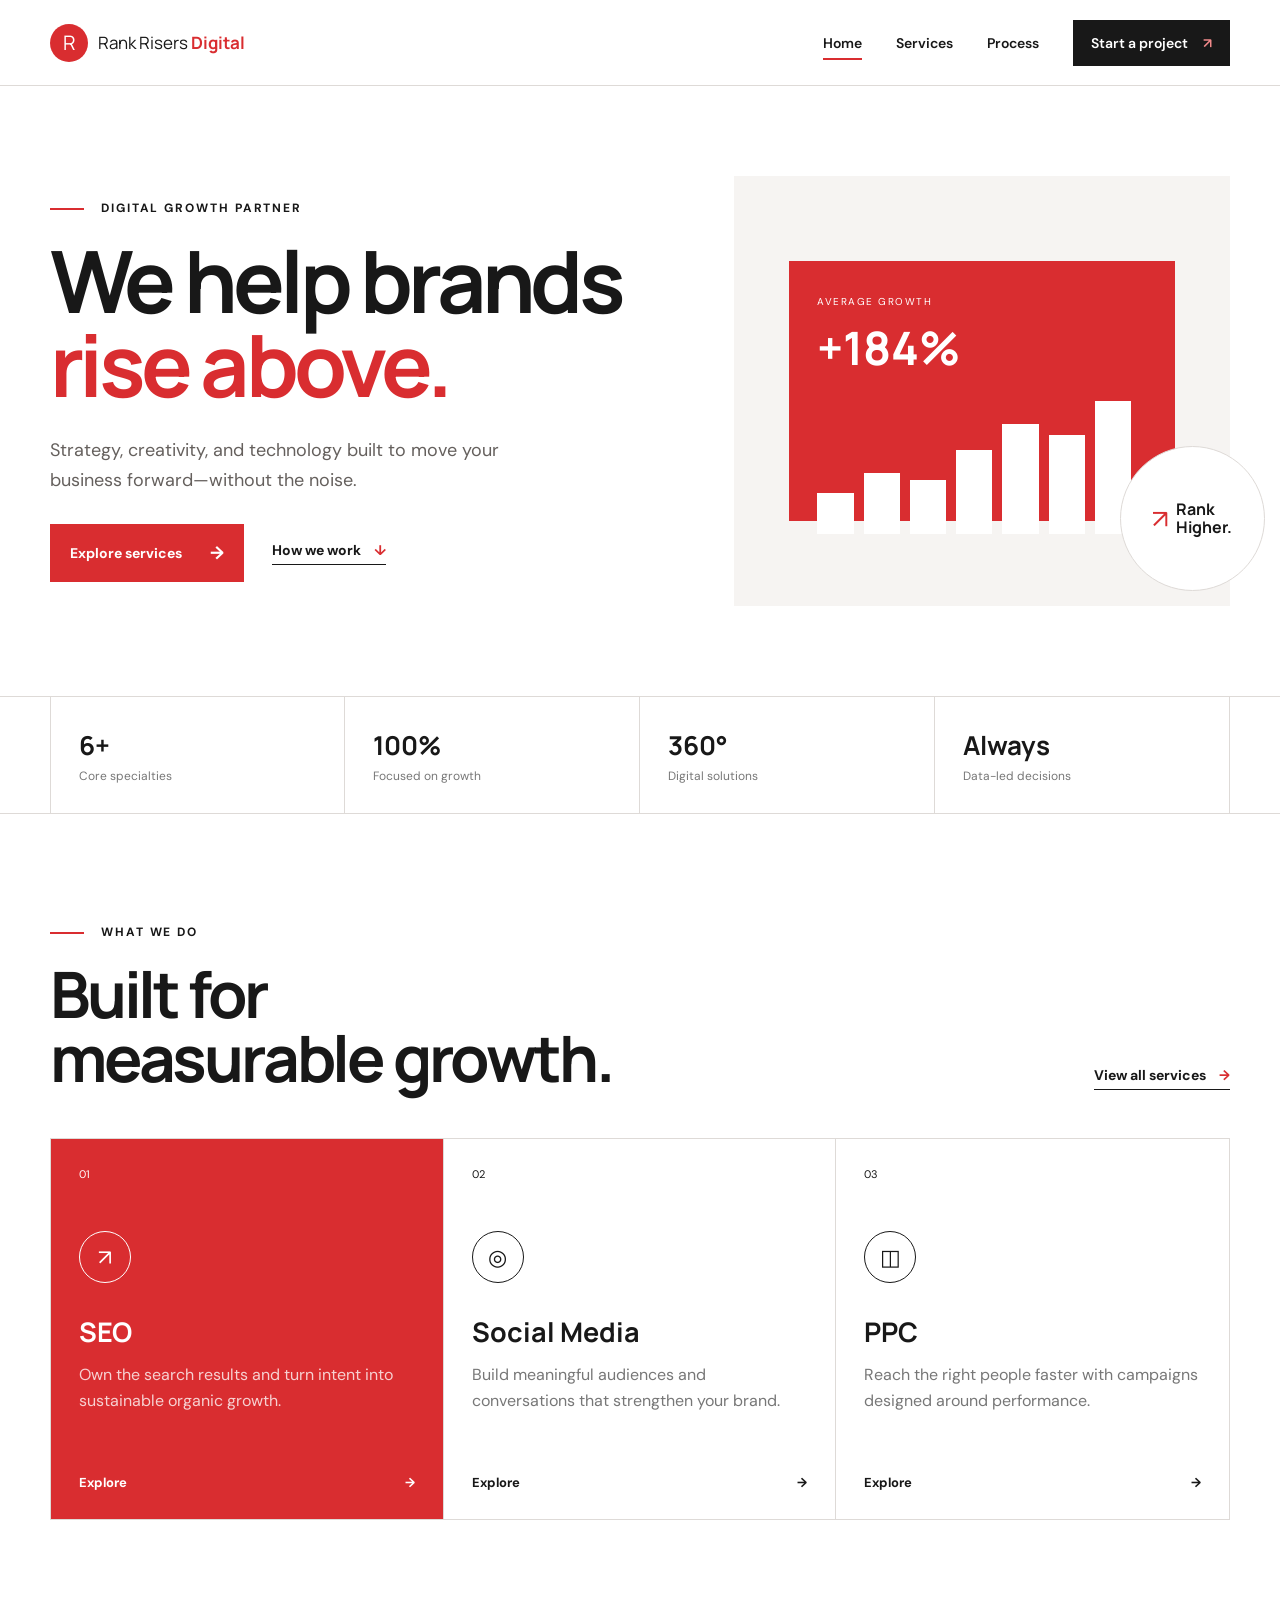
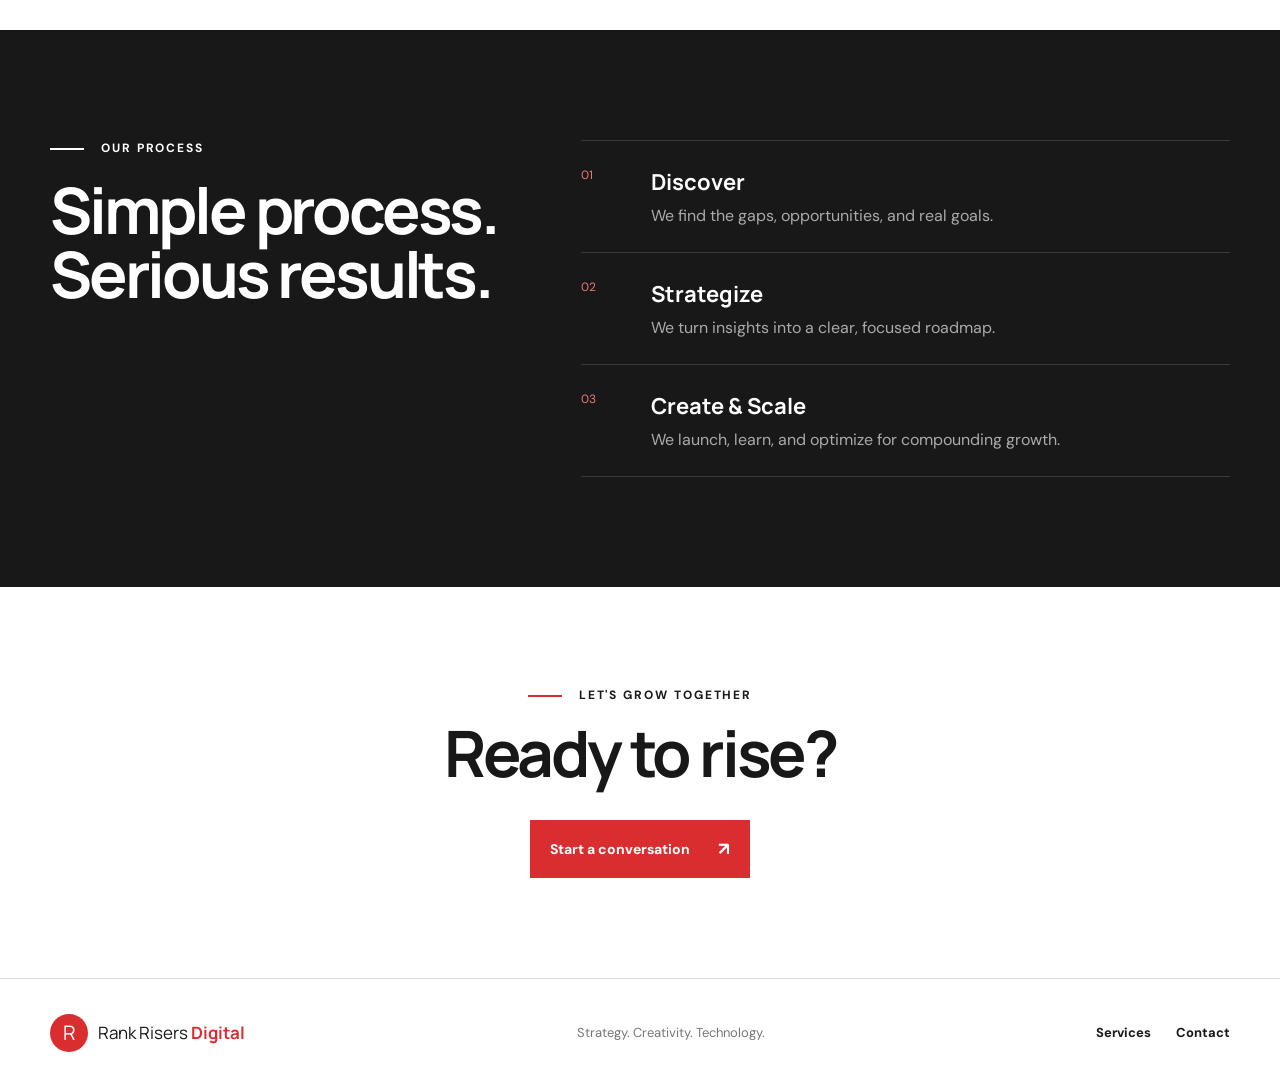
==== index.html @ 05f79304 "Create responsive Rank Risers Digital website" ====
<!DOCTYPE html>
<html lang="en">
<head>
  <meta charset="UTF-8">
  <meta name="viewport" content="width=device-width, initial-scale=1.0">
  <meta name="description" content="Rank Risers Digital helps brands grow with SEO, social media, PPC, web development, AI solutions, and custom software.">
  <title>Rank Risers Digital — Growth That Performs</title>
  <link rel="preconnect" href="https://fonts.googleapis.com">
  <link rel="preconnect" href="https://fonts.gstatic.com" crossorigin>
  <link href="https://fonts.googleapis.com/css2?family=DM+Sans:wght@400;500;600;700&family=Manrope:wght@700;800&display=swap" rel="stylesheet">
  <link rel="stylesheet" href="styles.css">
</head>
<body>
  <header class="site-header">
    <div class="container nav-wrap">
      <a class="brand" href="index.html" aria-label="Rank Risers Digital home">
        <span class="brand-mark">R</span>
        <span>Rank Risers <b>Digital</b></span>
      </a>
      <button class="menu-toggle" type="button" aria-expanded="false" aria-controls="primary-nav" aria-label="Open menu">
        <span></span><span></span>
      </button>
      <nav id="primary-nav" class="nav-links" aria-label="Primary navigation">
        <a class="active" href="index.html">Home</a>
        <a href="services.html">Services</a>
        <a href="#process">Process</a>
        <a href="#contact" class="nav-cta">Start a project <span>↗</span></a>
      </nav>
    </div>
  </header>

  <main>
    <section class="hero">
      <div class="container hero-grid">
        <div class="hero-copy">
          <p class="eyebrow"><span></span> Digital growth partner</p>
          <h1>We help brands<br><em>rise above.</em></h1>
          <p class="hero-lede">Strategy, creativity, and technology built to move your business forward—without the noise.</p>
          <div class="hero-actions">
            <a class="button button-primary" href="services.html">Explore services <span>→</span></a>
            <a class="text-link" href="#process">How we work <span>↓</span></a>
          </div>
        </div>
        <div class="hero-art" aria-label="Abstract rank growth graphic">
          <div class="art-panel">
            <span class="panel-label">Average growth</span>
            <strong>+184%</strong>
            <div class="bars" aria-hidden="true">
              <i style="--h:28%"></i><i style="--h:42%"></i><i style="--h:37%"></i><i style="--h:58%"></i><i style="--h:76%"></i><i style="--h:68%"></i><i style="--h:92%"></i>
            </div>
          </div>
          <div class="art-badge"><span>↗</span><b>Rank<br>Higher.</b></div>
        </div>
      </div>
    </section>

    <section class="proof-strip" aria-label="Capabilities">
      <div class="container proof-grid">
        <div><strong>6+</strong><span>Core specialties</span></div>
        <div><strong>100%</strong><span>Focused on growth</span></div>
        <div><strong>360°</strong><span>Digital solutions</span></div>
        <div><strong>Always</strong><span>Data-led decisions</span></div>
      </div>
    </section>

    <section class="services-preview section">
      <div class="container">
        <div class="section-heading">
          <div>
            <p class="eyebrow"><span></span> What we do</p>
            <h2>Built for<br>measurable growth.</h2>
          </div>
          <a class="text-link" href="services.html">View all services <span>→</span></a>
        </div>
        <div class="service-grid">
          <article class="service-card featured">
            <span class="service-number">01</span>
            <div class="service-icon">↗</div>
            <h3>SEO</h3>
            <p>Own the search results and turn intent into sustainable organic growth.</p>
            <a href="services.html#seo" aria-label="Learn about SEO">Explore <span>→</span></a>
          </article>
          <article class="service-card">
            <span class="service-number">02</span>
            <div class="service-icon">◎</div>
            <h3>Social Media</h3>
            <p>Build meaningful audiences and conversations that strengthen your brand.</p>
            <a href="services.html#smo" aria-label="Learn about social media">Explore <span>→</span></a>
          </article>
          <article class="service-card">
            <span class="service-number">03</span>
            <div class="service-icon">◫</div>
            <h3>PPC</h3>
            <p>Reach the right people faster with campaigns designed around performance.</p>
            <a href="services.html#ppc" aria-label="Learn about PPC">Explore <span>→</span></a>
          </article>
        </div>
      </div>
    </section>

    <section class="process section" id="process">
      <div class="container process-grid">
        <div class="process-intro">
          <p class="eyebrow light"><span></span> Our process</p>
          <h2>Simple process.<br>Serious results.</h2>
        </div>
        <ol class="process-list">
          <li><span>01</span><div><strong>Discover</strong><p>We find the gaps, opportunities, and real goals.</p></div></li>
          <li><span>02</span><div><strong>Strategize</strong><p>We turn insights into a clear, focused roadmap.</p></div></li>
          <li><span>03</span><div><strong>Create & Scale</strong><p>We launch, learn, and optimize for compounding growth.</p></div></li>
        </ol>
      </div>
    </section>

    <section class="cta-section" id="contact">
      <div class="container cta-inner">
        <p class="eyebrow"><span></span> Let's grow together</p>
        <h2>Ready to rise?</h2>
        <a class="button button-primary" href="mailto:hello@rankrisersdigital.com">Start a conversation <span>↗</span></a>
      </div>
    </section>
  </main>

  <footer>
    <div class="container footer-grid">
      <a class="brand" href="index.html"><span class="brand-mark">R</span><span>Rank Risers <b>Digital</b></span></a>
      <p>Strategy. Creativity. Technology.</p>
      <div class="footer-links"><a href="services.html">Services</a><a href="mailto:hello@rankrisersdigital.com">Contact</a></div>
    </div>
  </footer>
  <script src="script.js"></script>
</body>
</html>
---- styles.css ----
:root{--red:#d92d30;--white:#fff;--ink:#181818;--soft:#f6f4f2;--line:#dedad7}*{box-sizing:border-box}html{scroll-behavior:smooth}body{margin:0;font-family:'DM Sans',sans-serif;color:var(--ink);background:var(--white)}a{color:inherit;text-decoration:none}.container{width:min(1180px,calc(100% - 48px));margin:auto}.site-header{height:86px;border-bottom:1px solid var(--line);background:rgba(255,255,255,.96);position:sticky;top:0;z-index:50}.nav-wrap{height:100%;display:flex;align-items:center;justify-content:space-between}.brand{display:flex;align-items:center;gap:10px;font-family:'Manrope',sans-serif;font-size:17px}.brand b{color:var(--red)}.brand-mark{display:grid;place-items:center;width:38px;height:38px;border-radius:50%;background:var(--red);color:var(--white);font-size:20px}.nav-links{display:flex;align-items:center;gap:34px;font-size:14px;font-weight:600}.nav-links>a{position:relative}.nav-links>a:not(.nav-cta):after{content:"";position:absolute;left:0;bottom:-8px;width:0;height:2px;background:var(--red);transition:.2s}.nav-links>a.active:after,.nav-links>a:hover:after{width:100%}.nav-cta{background:var(--ink);color:var(--white);padding:14px 18px}.nav-cta span{color:#f18a8b;margin-left:12px}.menu-toggle{display:none;border:0;background:none}.hero{min-height:610px;display:flex;align-items:center}.hero-grid{display:grid;grid-template-columns:58% 42%;align-items:center}.eyebrow{text-transform:uppercase;letter-spacing:.16em;font-size:12px;font-weight:700;margin:0 0 22px}.eyebrow span{display:inline-block;width:34px;height:2px;background:var(--red);vertical-align:middle;margin-right:12px}.hero h1,.services-hero h1{font-family:'Manrope',sans-serif;font-size:clamp(52px,7vw,86px);line-height:.98;letter-spacing:-.055em;margin:0}.hero h1 em,.services-hero h1 em{color:var(--red);font-style:normal}.hero-lede{max-width:520px;font-size:18px;line-height:1.7;color:#65605d;margin:28px 0}.hero-actions{display:flex;align-items:center;gap:28px}.button{display:inline-flex;align-items:center;justify-content:center;gap:28px;padding:17px 20px;font-weight:700;font-size:14px}.button-primary{background:var(--red);color:var(--white)}.button-primary span{font-size:18px}.text-link{font-weight:700;font-size:14px;border-bottom:1px solid var(--ink);padding-bottom:5px}.text-link span{color:var(--red);margin-left:10px}.hero-art{height:430px;background:var(--soft);position:relative;display:flex;align-items:center;padding:55px}.art-panel{width:100%;height:260px;background:var(--red);color:var(--white);padding:28px}.panel-label{text-transform:uppercase;font-size:10px;letter-spacing:.15em}.art-panel strong{display:block;font-family:'Manrope';font-size:46px;margin-top:6px}.bars{height:145px;display:flex;align-items:flex-end;gap:10px;margin-top:10px}.bars i{display:block;width:11%;height:var(--h);background:var(--white)}.art-badge{position:absolute;right:-35px;bottom:15px;width:145px;height:145px;border-radius:50%;background:var(--white);border:1px solid var(--line);display:flex;align-items:center;justify-content:center;gap:8px}.art-badge span{color:var(--red);font-size:26px}.art-badge b{line-height:1.1;font-family:'Manrope'}.proof-strip{border-top:1px solid var(--line);border-bottom:1px solid var(--line)}.proof-grid{display:grid;grid-template-columns:repeat(4,1fr)}.proof-grid div{height:116px;display:flex;flex-direction:column;justify-content:center;border-right:1px solid var(--line);padding-left:28px}.proof-grid div:first-child{border-left:1px solid var(--line)}.proof-grid strong{font-family:'Manrope';font-size:26px}.proof-grid span{font-size:12px;color:#777;margin-top:5px}.section{padding:110px 0}.section-heading{display:flex;justify-content:space-between;align-items:flex-end;margin-bottom:48px}.section-heading h2,.process h2,.cta-inner h2{font-family:'Manrope';font-size:clamp(42px,5vw,68px);line-height:1;letter-spacing:-.05em;margin:0}.service-grid{display:grid;grid-template-columns:repeat(3,1fr);border:1px solid var(--line)}.service-card{min-height:380px;padding:28px;display:flex;flex-direction:column;border-right:1px solid var(--line)}.service-card:last-child{border-right:0}.service-card.featured{background:var(--red);color:var(--white)}.service-number{font-size:11px}.service-icon{width:52px;height:52px;border:1px solid currentColor;border-radius:50%;display:grid;place-items:center;font-size:22px;margin:50px 0 30px}.service-card h3{font-family:'Manrope';font-size:27px;margin:0 0 12px}.service-card p{line-height:1.65;color:#777;margin:0}.featured p{color:rgba(255,255,255,.78)}.service-card>a{margin-top:auto;font-size:13px;font-weight:700}.service-card>a span{float:right}.featured>a span{color:var(--white)}.process{background:var(--ink);color:var(--white)}.process-grid{display:grid;grid-template-columns:45% 55%}.eyebrow.light span{background:var(--white)}.process-list{list-style:none;margin:0;padding:0}.process-list li{display:grid;grid-template-columns:70px 1fr;padding:26px 0;border-bottom:1px solid #3a3a3a}.process-list li:first-child{border-top:1px solid #3a3a3a}.process-list li>span{color:#ef7778;font-size:12px}.process-list strong{font-family:'Manrope';font-size:22px}.process-list p{color:#aaa;margin:8px 0 0}.cta-section{padding:100px 0}.cta-inner{text-align:center}.cta-inner h2{margin-bottom:35px}.cta-inner .eyebrow{margin-bottom:18px}.cta-inner .eyebrow span{background:var(--red)}footer{border-top:1px solid var(--line);padding:32px 0}.footer-grid{display:flex;align-items:center;justify-content:space-between}.footer-grid p{color:#777;font-size:13px}.footer-links{display:flex;gap:25px;font-size:13px;font-weight:700}.services-hero{padding:100px 0 80px;border-bottom:1px solid var(--line)}.services-hero h1{font-size:clamp(52px,7vw,82px)}.services-list{padding-top:0;padding-bottom:70px}.service-row{display:grid;grid-template-columns:70px 38% 1fr;min-height:260px;border-bottom:1px solid var(--line);padding:42px 0;align-items:start}.row-number{font-size:12px;padding-top:18px}.row-title{display:flex;align-items:flex-start;gap:18px}.row-title .service-icon{flex:none;margin:0}.row-title h2{font-family:'Manrope';font-size:34px;line-height:1.05;margin:4px 0}.row-content p{line-height:1.7;color:#666;margin:0 0 25px;max-width:440px}.row-content ul{list-style:none;padding:0;margin:0;display:flex;flex-wrap:wrap;gap:8px}.row-content li{border:1px solid var(--line);padding:7px 10px;font-size:12px}@media(max-width:800px){.container{width:min(100% - 32px,1180px)}.site-header{height:72px}.menu-toggle{display:flex;width:42px;height:42px;flex-direction:column;justify-content:center;align-items:center;gap:7px}.menu-toggle span{width:22px;height:2px;background:var(--ink)}.nav-links{display:none;position:absolute;left:0;right:0;top:72px;background:var(--white);border-bottom:1px solid var(--line);padding:24px 16px;flex-direction:column;align-items:flex-start}.nav-links.open{display:flex}.nav-cta{width:100%;text-align:center}.hero{padding:70px 0}.hero-grid{grid-template-columns:1fr}.hero-art{margin-top:50px;height:360px;padding:35px}.art-badge{right:10px}.proof-grid{grid-template-columns:1fr 1fr}.proof-grid div:nth-child(3){border-left:1px solid var(--line);border-top:1px solid var(--line)}.proof-grid div:nth-child(4){border-top:1px solid var(--line)}.section{padding:75px 0}.section-heading{align-items:flex-start}.service-grid{grid-template-columns:1fr}.service-card{border-right:0;border-bottom:1px solid var(--line)}.process-grid{grid-template-columns:1fr}.process-list{margin-top:45px}.footer-grid{flex-wrap:wrap;gap:20px}.services-hero{padding:70px 0}.service-row{grid-template-columns:45px 1fr}.row-content{grid-column:2;margin-top:25px}.row-title h2{font-size:29px}}@media(max-width:480px){.brand{font-size:14px}.brand-mark{width:34px;height:34px}.hero h1,.services-hero h1{font-size:48px}.hero-actions{align-items:flex-start;flex-direction:column}.hero-art{height:320px}.art-badge{width:120px;height:120px}.proof-grid div{height:100px;padding-left:14px}.proof-grid strong{font-size:21px}.section-heading{flex-direction:column;gap:25px}.cta-section{padding:75px 0}.footer-grid p{display:none}.service-row{grid-template-columns:38px 1fr}.row-title{gap:10px}.row-title .service-icon{width:44px;height:44px}}
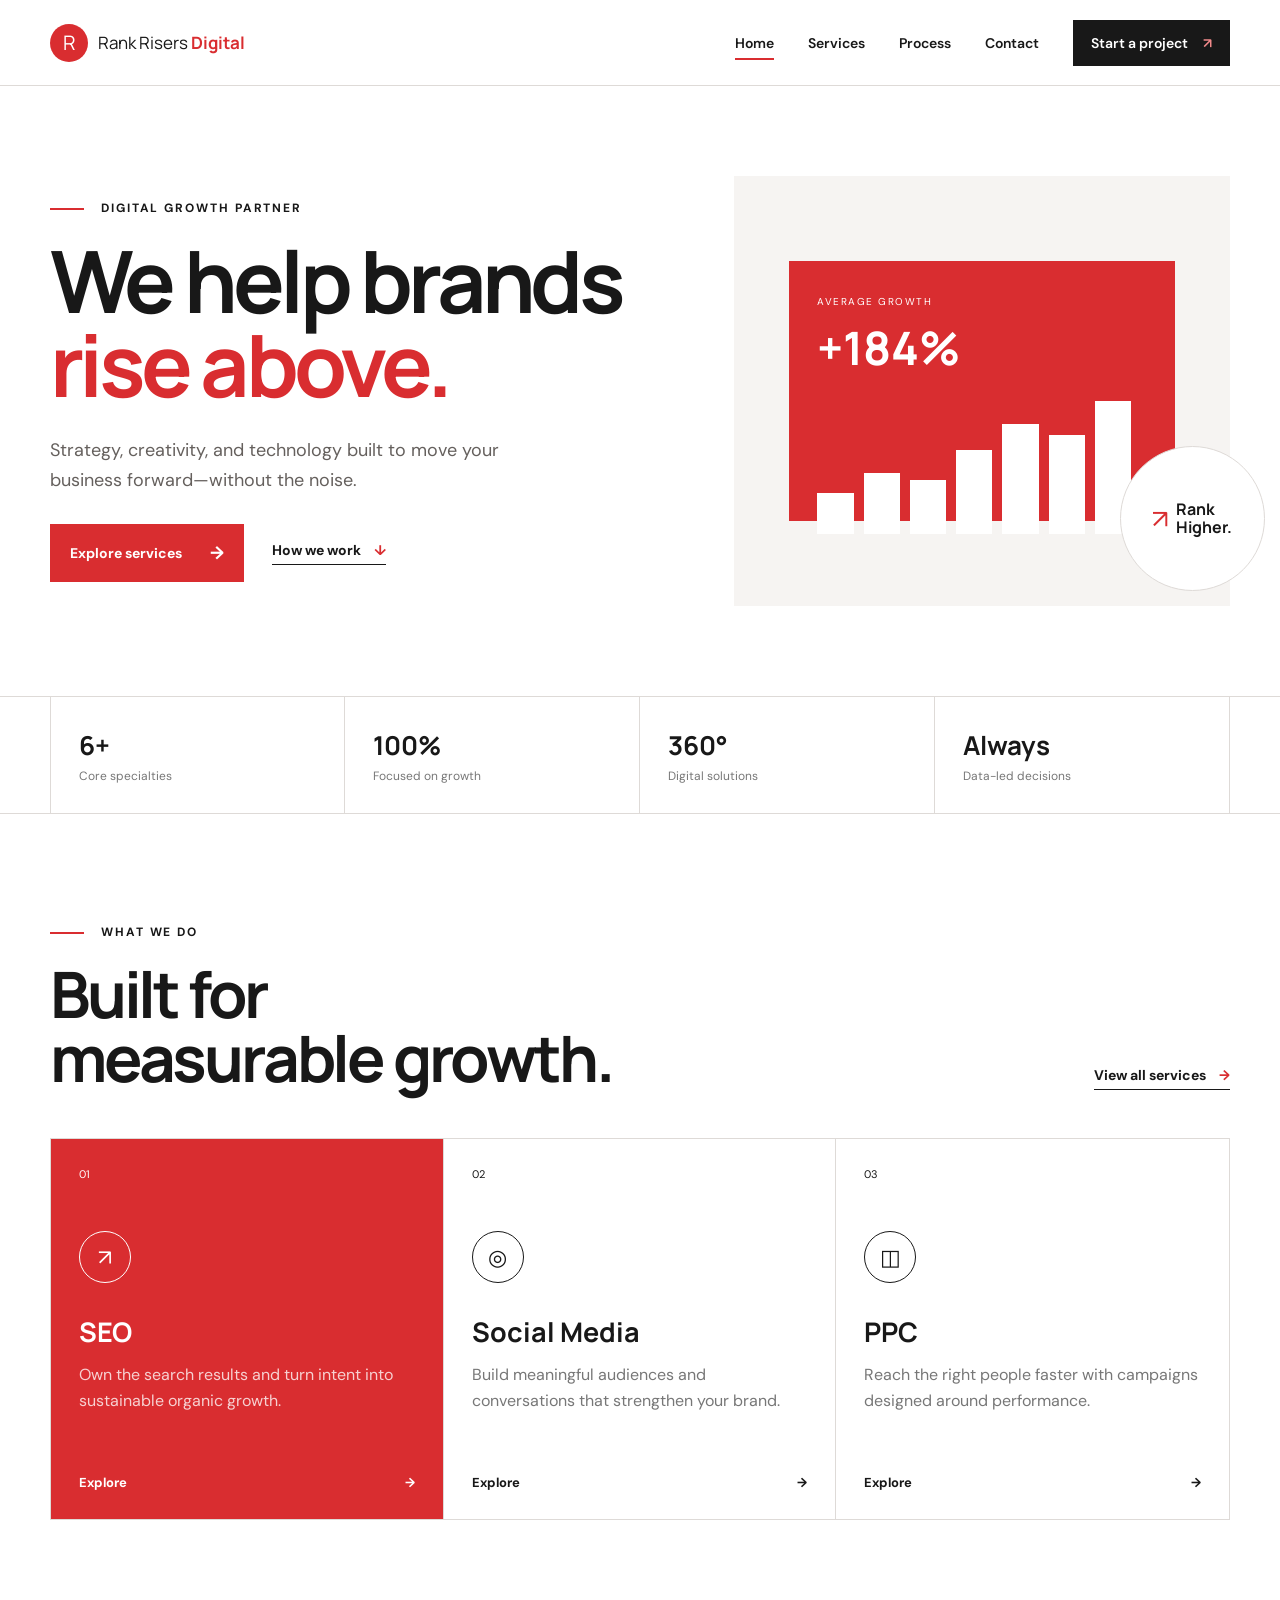
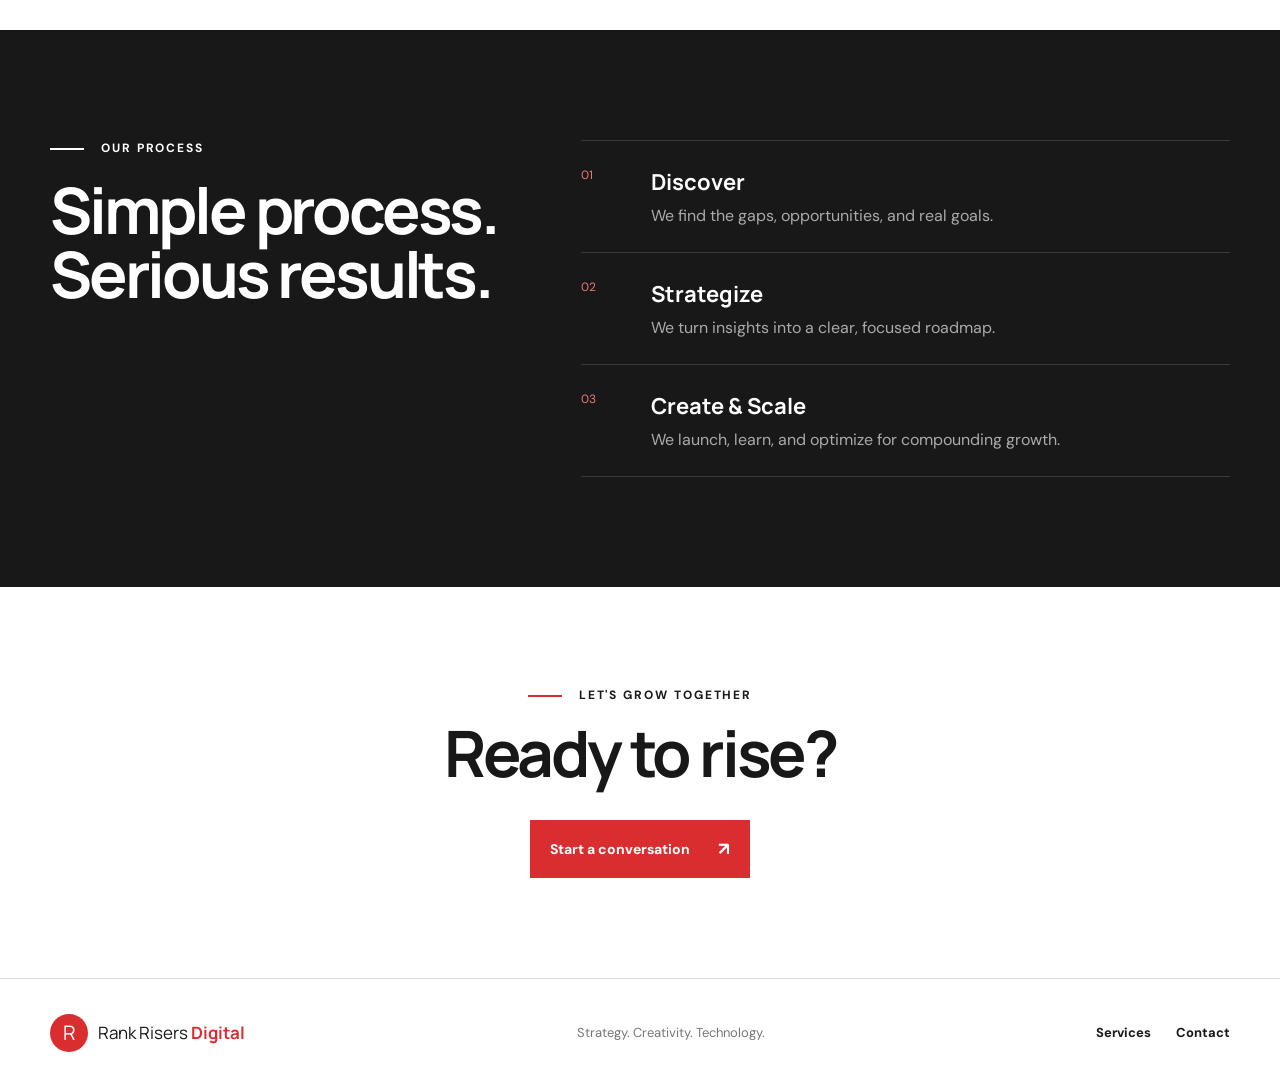
==== commit c7ec0cc9: "Add contact page and 3-second contact popup" ====
--- a/index.html
+++ b/index.html
@@ -9,125 +9,33 @@
   <link rel="preconnect" href="https://fonts.gstatic.com" crossorigin>
   <link href="https://fonts.googleapis.com/css2?family=DM+Sans:wght@400;500;600;700&family=Manrope:wght@700;800&display=swap" rel="stylesheet">
   <link rel="stylesheet" href="styles.css">
+  <link rel="stylesheet" href="popup.css">
 </head>
 <body>
   <header class="site-header">
     <div class="container nav-wrap">
-      <a class="brand" href="index.html" aria-label="Rank Risers Digital home">
-        <span class="brand-mark">R</span>
-        <span>Rank Risers <b>Digital</b></span>
-      </a>
-      <button class="menu-toggle" type="button" aria-expanded="false" aria-controls="primary-nav" aria-label="Open menu">
-        <span></span><span></span>
-      </button>
+      <a class="brand" href="index.html" aria-label="Rank Risers Digital home"><span class="brand-mark">R</span><span>Rank Risers <b>Digital</b></span></a>
+      <button class="menu-toggle" type="button" aria-expanded="false" aria-controls="primary-nav" aria-label="Open menu"><span></span><span></span></button>
       <nav id="primary-nav" class="nav-links" aria-label="Primary navigation">
-        <a class="active" href="index.html">Home</a>
-        <a href="services.html">Services</a>
-        <a href="#process">Process</a>
-        <a href="#contact" class="nav-cta">Start a project <span>↗</span></a>
+        <a class="active" href="index.html">Home</a><a href="services.html">Services</a><a href="#process">Process</a><a href="contact.html">Contact</a>
+        <a href="contact.html" class="nav-cta">Start a project <span>↗</span></a>
       </nav>
     </div>
   </header>
-
   <main>
-    <section class="hero">
-      <div class="container hero-grid">
-        <div class="hero-copy">
-          <p class="eyebrow"><span></span> Digital growth partner</p>
-          <h1>We help brands<br><em>rise above.</em></h1>
-          <p class="hero-lede">Strategy, creativity, and technology built to move your business forward—without the noise.</p>
-          <div class="hero-actions">
-            <a class="button button-primary" href="services.html">Explore services <span>→</span></a>
-            <a class="text-link" href="#process">How we work <span>↓</span></a>
-          </div>
-        </div>
-        <div class="hero-art" aria-label="Abstract rank growth graphic">
-          <div class="art-panel">
-            <span class="panel-label">Average growth</span>
-            <strong>+184%</strong>
-            <div class="bars" aria-hidden="true">
-              <i style="--h:28%"></i><i style="--h:42%"></i><i style="--h:37%"></i><i style="--h:58%"></i><i style="--h:76%"></i><i style="--h:68%"></i><i style="--h:92%"></i>
-            </div>
-          </div>
-          <div class="art-badge"><span>↗</span><b>Rank<br>Higher.</b></div>
-        </div>
-      </div>
-    </section>
-
-    <section class="proof-strip" aria-label="Capabilities">
-      <div class="container proof-grid">
-        <div><strong>6+</strong><span>Core specialties</span></div>
-        <div><strong>100%</strong><span>Focused on growth</span></div>
-        <div><strong>360°</strong><span>Digital solutions</span></div>
-        <div><strong>Always</strong><span>Data-led decisions</span></div>
-      </div>
-    </section>
-
-    <section class="services-preview section">
-      <div class="container">
-        <div class="section-heading">
-          <div>
-            <p class="eyebrow"><span></span> What we do</p>
-            <h2>Built for<br>measurable growth.</h2>
-          </div>
-          <a class="text-link" href="services.html">View all services <span>→</span></a>
-        </div>
-        <div class="service-grid">
-          <article class="service-card featured">
-            <span class="service-number">01</span>
-            <div class="service-icon">↗</div>
-            <h3>SEO</h3>
-            <p>Own the search results and turn intent into sustainable organic growth.</p>
-            <a href="services.html#seo" aria-label="Learn about SEO">Explore <span>→</span></a>
-          </article>
-          <article class="service-card">
-            <span class="service-number">02</span>
-            <div class="service-icon">◎</div>
-            <h3>Social Media</h3>
-            <p>Build meaningful audiences and conversations that strengthen your brand.</p>
-            <a href="services.html#smo" aria-label="Learn about social media">Explore <span>→</span></a>
-          </article>
-          <article class="service-card">
-            <span class="service-number">03</span>
-            <div class="service-icon">◫</div>
-            <h3>PPC</h3>
-            <p>Reach the right people faster with campaigns designed around performance.</p>
-            <a href="services.html#ppc" aria-label="Learn about PPC">Explore <span>→</span></a>
-          </article>
-        </div>
-      </div>
-    </section>
-
-    <section class="process section" id="process">
-      <div class="container process-grid">
-        <div class="process-intro">
-          <p class="eyebrow light"><span></span> Our process</p>
-          <h2>Simple process.<br>Serious results.</h2>
-        </div>
-        <ol class="process-list">
-          <li><span>01</span><div><strong>Discover</strong><p>We find the gaps, opportunities, and real goals.</p></div></li>
-          <li><span>02</span><div><strong>Strategize</strong><p>We turn insights into a clear, focused roadmap.</p></div></li>
-          <li><span>03</span><div><strong>Create & Scale</strong><p>We launch, learn, and optimize for compounding growth.</p></div></li>
-        </ol>
-      </div>
-    </section>
-
-    <section class="cta-section" id="contact">
-      <div class="container cta-inner">
-        <p class="eyebrow"><span></span> Let's grow together</p>
-        <h2>Ready to rise?</h2>
-        <a class="button button-primary" href="mailto:hello@rankrisersdigital.com">Start a conversation <span>↗</span></a>
-      </div>
-    </section>
+    <section class="hero"><div class="container hero-grid">
+      <div class="hero-copy"><p class="eyebrow"><span></span> Digital growth partner</p><h1>We help brands<br><em>rise above.</em></h1><p class="hero-lede">Strategy, creativity, and technology built to move your business forward—without the noise.</p><div class="hero-actions"><a class="button button-primary" href="services.html">Explore services <span>→</span></a><a class="text-link" href="#process">How we work <span>↓</span></a></div></div>
+      <div class="hero-art" aria-label="Abstract rank growth graphic"><div class="art-panel"><span class="panel-label">Average growth</span><strong>+184%</strong><div class="bars" aria-hidden="true"><i style="--h:28%"></i><i style="--h:42%"></i><i style="--h:37%"></i><i style="--h:58%"></i><i style="--h:76%"></i><i style="--h:68%"></i><i style="--h:92%"></i></div></div><div class="art-badge"><span>↗</span><b>Rank<br>Higher.</b></div></div>
+    </div></section>
+    <section class="proof-strip" aria-label="Capabilities"><div class="container proof-grid"><div><strong>6+</strong><span>Core specialties</span></div><div><strong>100%</strong><span>Focused on growth</span></div><div><strong>360°</strong><span>Digital solutions</span></div><div><strong>Always</strong><span>Data-led decisions</span></div></div></section>
+    <section class="services-preview section"><div class="container"><div class="section-heading"><div><p class="eyebrow"><span></span> What we do</p><h2>Built for<br>measurable growth.</h2></div><a class="text-link" href="services.html">View all services <span>→</span></a></div>
+      <div class="service-grid"><article class="service-card featured"><span class="service-number">01</span><div class="service-icon">↗</div><h3>SEO</h3><p>Own the search results and turn intent into sustainable organic growth.</p><a href="services.html#seo" aria-label="Learn about SEO">Explore <span>→</span></a></article><article class="service-card"><span class="service-number">02</span><div class="service-icon">◎</div><h3>Social Media</h3><p>Build meaningful audiences and conversations that strengthen your brand.</p><a href="services.html#smo" aria-label="Learn about social media">Explore <span>→</span></a></article><article class="service-card"><span class="service-number">03</span><div class="service-icon">◫</div><h3>PPC</h3><p>Reach the right people faster with campaigns designed around performance.</p><a href="services.html#ppc" aria-label="Learn about PPC">Explore <span>→</span></a></article></div>
+    </div></section>
+    <section class="process section" id="process"><div class="container process-grid"><div class="process-intro"><p class="eyebrow light"><span></span> Our process</p><h2>Simple process.<br>Serious results.</h2></div><ol class="process-list"><li><span>01</span><div><strong>Discover</strong><p>We find the gaps, opportunities, and real goals.</p></div></li><li><span>02</span><div><strong>Strategize</strong><p>We turn insights into a clear, focused roadmap.</p></div></li><li><span>03</span><div><strong>Create &amp; Scale</strong><p>We launch, learn, and optimize for compounding growth.</p></div></li></ol></div></section>
+    <section class="cta-section"><div class="container cta-inner"><p class="eyebrow"><span></span> Let's grow together</p><h2>Ready to rise?</h2><a class="button button-primary" href="contact.html">Start a conversation <span>↗</span></a></div></section>
   </main>
-
-  <footer>
-    <div class="container footer-grid">
-      <a class="brand" href="index.html"><span class="brand-mark">R</span><span>Rank Risers <b>Digital</b></span></a>
-      <p>Strategy. Creativity. Technology.</p>
-      <div class="footer-links"><a href="services.html">Services</a><a href="mailto:hello@rankrisersdigital.com">Contact</a></div>
-    </div>
-  </footer>
+  <footer><div class="container footer-grid"><a class="brand" href="index.html"><span class="brand-mark">R</span><span>Rank Risers <b>Digital</b></span></a><p>Strategy. Creativity. Technology.</p><div class="footer-links"><a href="services.html">Services</a><a href="contact.html">Contact</a></div></div></footer>
+  <div class="contact-modal" id="contact-modal" aria-hidden="true"><div class="contact-modal__backdrop" data-modal-close></div><section class="contact-modal__panel" role="dialog" aria-modal="true" aria-labelledby="modal-title" aria-describedby="modal-description"><button class="contact-modal__close" type="button" aria-label="Close contact popup" data-modal-close>&times;</button><p class="eyebrow"><span></span> Let's talk</p><h2 id="modal-title">Ready to rise?</h2><p id="modal-description">Tell us a little about your project and we’ll help you find the right next step.</p><a class="button button-primary" href="contact.html">Contact our team <span>↗</span></a><button class="contact-modal__later" type="button" data-modal-close>Maybe later</button></section></div>
   <script src="script.js"></script>
 </body>
 </html>
--- a/popup.css
+++ b/popup.css
@@ -0,0 +1,2 @@
+/* Contact page and timed contact popup; keeps the site's red-and-white palette. */
+.contact-page-hero{padding:96px 0 84px;border-bottom:1px solid var(--line)}.contact-page-hero h1{font-family:'Manrope',sans-serif;font-size:clamp(50px,7vw,82px);line-height:.98;letter-spacing:-.055em;margin:0}.contact-page-hero h1 em{font-style:normal;color:var(--red)}.contact-page-hero .hero-lede{max-width:570px}.contact-page-content{padding:90px 0 110px}.contact-layout{display:grid;grid-template-columns: .8fr 1.2fr;gap:100px}.contact-details h2{font-family:'Manrope',sans-serif;font-size:clamp(32px,4vw,48px);line-height:1.08;letter-spacing:-.04em;margin:0 0 20px}.contact-details>p:not(.eyebrow){color:#68625f;line-height:1.7}.contact-email{display:inline-block;margin-top:22px;color:var(--red);font-weight:700;border-bottom:1px solid var(--red);padding-bottom:7px}.contact-email span{margin-left:10px}.contact-note{display:flex;align-items:center;gap:14px;margin-top:65px;color:#777}.contact-note>span{display:grid;place-items:center;width:44px;height:44px;background:var(--red);color:white;border-radius:50%;font:800 21px 'Manrope'}.contact-note p{font-size:13px;line-height:1.5}.contact-form{display:grid;gap:10px}.contact-form label{font-size:13px;font-weight:700;margin-top:9px}.contact-form input,.contact-form select,.contact-form textarea{width:100%;padding:14px 15px;border:1px solid var(--line);border-radius:0;background:#fff;color:var(--ink);font:inherit}.contact-form input:focus,.contact-form select:focus,.contact-form textarea:focus{outline:2px solid var(--red);outline-offset:2px}.contact-form textarea{resize:vertical;min-height:130px}.contact-form .button{border:0;cursor:pointer;justify-self:start;margin-top:10px}.form-hint{font-size:12px;color:#777;margin:0}.contact-modal{position:fixed;inset:0;z-index:100;display:grid;place-items:center;padding:20px;visibility:hidden;opacity:0;transition:opacity .25s ease,visibility .25s ease}.contact-modal.is-visible{visibility:visible;opacity:1}.contact-modal__backdrop{position:absolute;inset:0;background:rgba(24,24,24,.62)}.contact-modal__panel{position:relative;width:min(100%,480px);background:#fff;padding:48px;box-shadow:0 24px 80px rgba(0,0,0,.2);transform:translateY(12px);transition:transform .25s ease}.contact-modal.is-visible .contact-modal__panel{transform:translateY(0)}.contact-modal__panel h2{font-family:'Manrope',sans-serif;font-size:42px;letter-spacing:-.05em;line-height:1;margin:0 0 15px}.contact-modal__panel>p:not(.eyebrow){line-height:1.65;color:#68625f;margin:0 0 24px}.contact-modal__close{position:absolute;right:15px;top:10px;border:0;background:none;font-size:32px;cursor:pointer;color:var(--ink)}.contact-modal__later{display:block;border:0;background:none;padding:14px 0 0;font:600 13px 'DM Sans',sans-serif;color:#666;cursor:pointer}.modal-open{overflow:hidden}@media(max-width:800px){.contact-page-hero{padding:70px 0}.contact-page-content{padding:65px 0}.contact-layout{grid-template-columns:1fr;gap:45px}.contact-note{margin-top:35px}}@media(max-width:480px){.contact-modal__panel{padding:42px 25px 28px}.contact-modal__panel h2{font-size:35px}}
